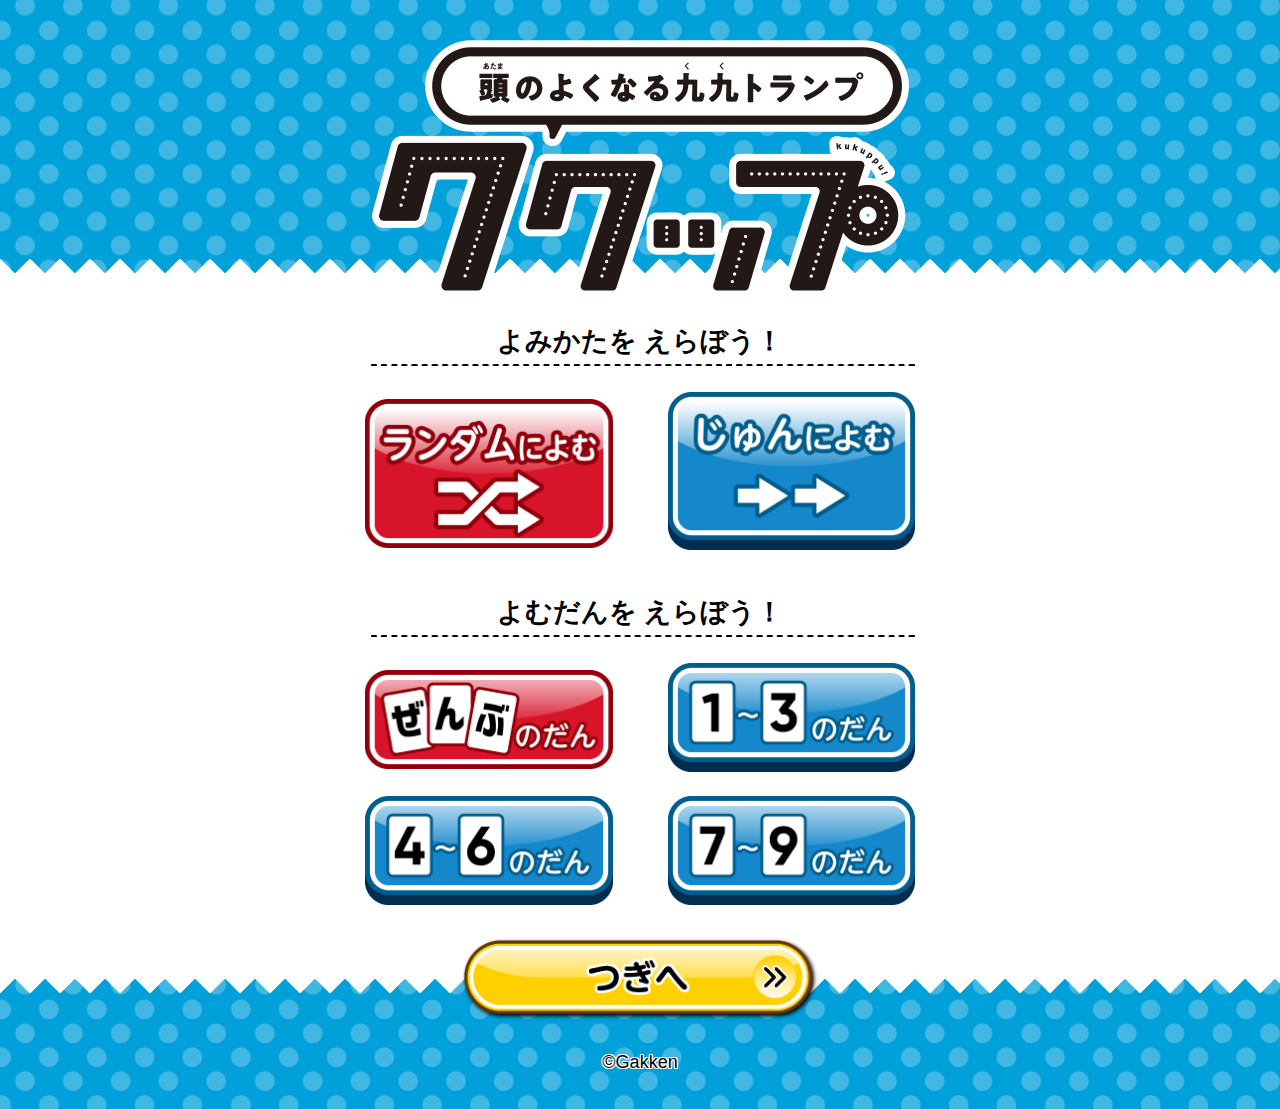
==== index.html @ dc19efb6 "first commit" ====
<!DOCTYPE html>
<html lang="ja">
<head>
	<meta charset="UTF-8">
	<meta http-equiv="X-UA-Compatible" content="IE=edge,chrome=1">
	<meta name="viewport" content="width=device-width, initial-scale=1.0">
	<title>頭のよくなる九九トランプ ククップ</title>
	<link rel="stylesheet" href="./css/common.css">
	<link rel="stylesheet" href="./css/top.css">
	<script src="js/jquery-3.6.0.min.js"></script>
</head>
<body>
	<header class="header-top">
		<h1 class="logo-top"><img src="./img/logo.png" alt="頭のよくなる九九トランプ ククップ"></h1>
	</header>

	<div class="container">
		<section class="config_sec">
			<h2>よみかたを えらぼう！</h2>
			<ul class="btn_column2">
				<li class="btn btn_sort btn_active01" id="read_random"><img src="./img/btn-random.png" alt="ランダムによむ"></li>
				<li class="btn btn_sort" id="read_all"><img src="./img/btn-asc.png" alt="じゅんによむ"></li>
			</ul>

			<h2>よむだんを えらぼう！</h2>
			<ul class="btn_column2">
				<li class="btn btn_step btn_active02" id="step_all"><img src="./img/step-all.png" alt="ぜんぶのだん"></li>
				<li class="btn btn_step" id="step_1-3"><img src="./img/step-13.png" alt="１〜３の段"></li>
				<li class="btn btn_step" id="step_4-6"><img src="./img/step-46.png" alt="４〜６の段"></li>
				<li class="btn btn_step" id="step_7-9"><img src="./img/step-79.png" alt="７〜９の段"></li>
			</ul>
			<div class="btn_next" id="link_audio"><img src="./img/btn-next.png" alt="次へ"></div>
		</section>
	</div>
	
	<footer class="footer-top">
		<p>©︎Gakken</p>
	</footer>
	<script src="js/top.js"></script>
</body>
</html>
---- css/common.css ----
body {
    margin: 0;
    height: 100vh;
    font-family: 'Hiragino Kaku Gothic ProN','ヒラギノ角ゴ ProN W3','ヒラギノ角ゴ StdN','Hiragino Kaku Gothic StdN','Hiragino Kaku Gothic ProN','ヒラギノ角ゴ ProN W3','メイリオ', Meiryo,sans-serif;

}
/****************************
font
****************************/
h1 {
    margin: 0;
}
h2 {
    font-size: 1.7em;
    margin: 30px 0 15px;
    font-family: 'Hiragino Kaku Gothic ProN','ヒラギノ角ゴ ProN W3','ヒラギノ角ゴ StdN','Hiragino Kaku Gothic StdN','Hiragino Kaku Gothic ProN','ヒラギノ角ゴ ProN W3','メイリオ', Meiryo,sans-serif;
}
h3 {
    font-size: 1.7em;
    margin: 30px 0 5px;
    font-family: 'Hiragino Kaku Gothic ProN','ヒラギノ角ゴ ProN W3','ヒラギノ角ゴ StdN','Hiragino Kaku Gothic StdN','Hiragino Kaku Gothic ProN','ヒラギノ角ゴ ProN W3','メイリオ', Meiryo,sans-serif;
}
a {
    text-decoration: none;
    color: #000;
}

/****************************
ヘッダー
****************************/
header {
    width: 100%;
    height: 36vw;
    max-height: 273px;
    background-image: url(../img/background02.png);
    background-repeat: no-repeat;
    background-size: cover;
    position: relative;
}
header::after{
    content: "";
    position: absolute;
    background: -o-linear-gradient(45deg, #fff 50%, transparent 52%),
        -o-linear-gradient(135deg, #fff 50%, transparent 52%);
    background: linear-gradient(45deg, #fff 50%, transparent 52%),
        linear-gradient(315deg, #fff 50%, transparent 52%);
    background-size: 30px 30px;
    height: 14px;
    width: 100%;
    bottom: 0;
}

/****************************
フッター
****************************/
footer {
    width: 100%;
    height: 17vw;
    max-height: 130px;
    background-image: url(../img/background02.png);
    background-repeat: no-repeat;
    background-size: cover;
    position: relative;
}
footer::before{
    content: "";
    position: absolute;
    background: -o-linear-gradient(45deg, #fff 50%, transparent 52%),
        -o-linear-gradient(135deg, #fff 50%, transparent 52%);
    background: linear-gradient(45deg, #fff 50%, transparent 52%),
        linear-gradient(315deg, #fff 50%, transparent 52%);
    -webkit-transform: scale(1, -1);
        -ms-transform: scale(1, -1);
            transform: scale(1, -1);
    background-size: 30px 30px;
    height: 14px;
    width: 100%;
    top: 0;
}
footer p {
    position: absolute;
    top: 50%;
    left: 50%;
    -ms-transform: translateY(-50%) translateX(-50%);
        transform: translateY(-50%) translateX(-50%);
    -webkit-transform: translateY(-50%) translateX(-50%);
    color: #000;
    font-size: 18px;
    text-shadow:1px 1px 0 #FFF, -1px -1px 0 #FFF,
              -1px 1px 0 #FFF, 1px -1px 0 #FFF,
              0px 1px 0 #FFF,  0-1px 0 #FFF,
              -1px 0 0 #FFF, 1px 0 0 #FFF;
}
@media screen and (max-width: 750px) {
    footer p {
        font-size: 14px;
    }
}

/****************************
コンテナ・画面幅
****************************/
.container {
    width: 90%;
    max-width: 550px;
    margin: 0 auto;
}
.container header,
.container section {
    text-align: center;
}
ul {
    -webkit-padding-start: 0;
            padding-inline-start: 0;
}
li {
    list-style-type: none;
}
.dsp_none {
    display: none;
}
.hidden {
    visibility: hidden;
}
.text_center {
    text-align: center;
}

/****************************
2カラムボタン
****************************/
.btn_column2 {
    display: -webkit-box;
    display: -ms-flexbox;
    display: flex;
        -ms-flex-wrap: wrap;
            flex-wrap: wrap;
    -webkit-box-pack: justify;
        -ms-flex-pack: justify;
            justify-content: space-between;
}
.btn_column2 li {
    width: 45%;
    max-width: 250px;
    padding: 10px 0;
}
.btn_column2 li img {
    width: 100%;
}
.btn_column2 li:hover img {
    visibility: hidden;
}

/****************************
設定セクション
****************************/
.config_sec {
    margin-top: 50px;
}
/* 次へボタン */
.btn_next {
    width: 48vw;
    max-width: 360px;
    margin: 60px auto 0;
    position: relative;
    z-index: 1000;
}
.btn_next img {
    width: 100%;
    height: auto;
    position: absolute;
    top: 50%;
    left: 50%;
    -ms-transform: translateY(-50%) translateX(-50%);
        transform: translateY(-50%) translateX(-50%);
    -webkit-transform: translateY(-50%) translateX(-50%);
}
---- css/top.css ----
/****************************
フォント
****************************/
h2::after {
    content: '';
    display: block;
    width: 100%;
    height: 2px;
    margin-top: 5px;
    background-image: url(../img/dashed.png);
    background-repeat: no-repeat;
    background-size: cover;
}

/****************************
ヘッダー
****************************/
.logo-top {
    width: 100%;
    text-align: center;
    position: absolute;
    top: 40px;
    z-index: 1000;
}
.logo-top img {
    width: 72vw;
    max-width: 537px;
    height: auto;
}

@media screen and (max-width: 750px) {
    .logo-top {
        top: 22px;
    }
}

/****************************
よみかたをえらぼうボタン
****************************/
.btn_sort img {
    width: 100%;
}
.btn_sort:hover {
    display: block;
}
/* ランダム・ホバー */
#read_random.btn_sort:hover {
    background: url(../img/btn-random_hov.png) center no-repeat;
    background-size: contain;
}
/* ランダム・選択時 */
#read_random.btn_active01 {
    background: url(../img/btn-random_select.png) center no-repeat;
    background-size: contain;
}
#read_random.btn_active01:hover {
    background: url(../img/btn-random_select.png) center no-repeat;
    background-size: contain;
}
#read_random.btn_active01 img {
    visibility: hidden;
}
/* 順番・ホバー */
#read_all.btn_sort:hover {
    background: url(../img/btn-asc_hov.png) center no-repeat;
    background-size: contain;
}
/* 順番・選択時 */
#read_all.btn_active01 {
    background: url(../img/btn-asc_select.png) center no-repeat;
    background-size: contain;
}
#read_all.btn_active01:hover {
    background: url(../img/btn-asc_select.png) center no-repeat;
    background-size: contain;
}
#read_all.btn_active01 img {
    visibility: hidden;
}

/****************************
よむだんをえらぼうボタン
****************************/
/* ぜんぶ・ホバー */
#step_all.btn_step:hover {
    background: url(../img/step-all_hov.png) center no-repeat;
    background-size: contain;
}
/* ぜんぶ・選択時 */
#step_all.btn_active02 {
    background: url(../img/step-all_select.png) center no-repeat;
    background-size: contain;
}
#step_all.btn_active02:hover {
    background: url(../img/step-all_select.png) center no-repeat;
    background-size: contain;
}
#step_all.btn_active02 img {
    visibility: hidden;
}
/* 1-3・ホバー */
#step_1-3.btn_step:hover {
    background: url(../img/step-13_hov.png) center no-repeat;
    background-size: contain;
}
/* 1-3・選択時 */
#step_1-3.btn_active02 {
    background: url(../img/step-13_select.png) center no-repeat;
    background-size: contain;
}
#step_1-3.btn_active02:hover {
    background: url(../img/step-13_select.png) center no-repeat;
    background-size: contain;
}
#step_1-3.btn_active02 img {
    visibility: hidden;
}
/* 4-6・ホバー */
#step_4-6.btn_step:hover {
    background: url(../img/step-46_hov.png) center no-repeat;
    background-size: contain;
}
/* 4-6・選択時 */
#step_4-6.btn_active02 {
    background: url(../img/step-46_select.png) center no-repeat;
    background-size: contain;
}
#step_4-6.btn_active02:hover {
    background: url(../img/step-46_select.png) center no-repeat;
    background-size: contain;
}
#step_4-6.btn_active02 img {
    visibility: hidden;
}
/* 7-9・ホバー */
#step_7-9.btn_step:hover {
    background: url(../img/step-79_hov.png) center no-repeat;
    background-size: contain;
}
/* 7-9・選択時 */
#step_7-9.btn_active02 {
    background: url(../img/step-79_select.png) center no-repeat;
    background-size: contain;
}
#step_7-9.btn_active02:hover {
    background: url(../img/step-79_select.png) center no-repeat;
    background-size: contain;
}
#step_7-9.btn_active02 img {
    visibility: hidden;
}
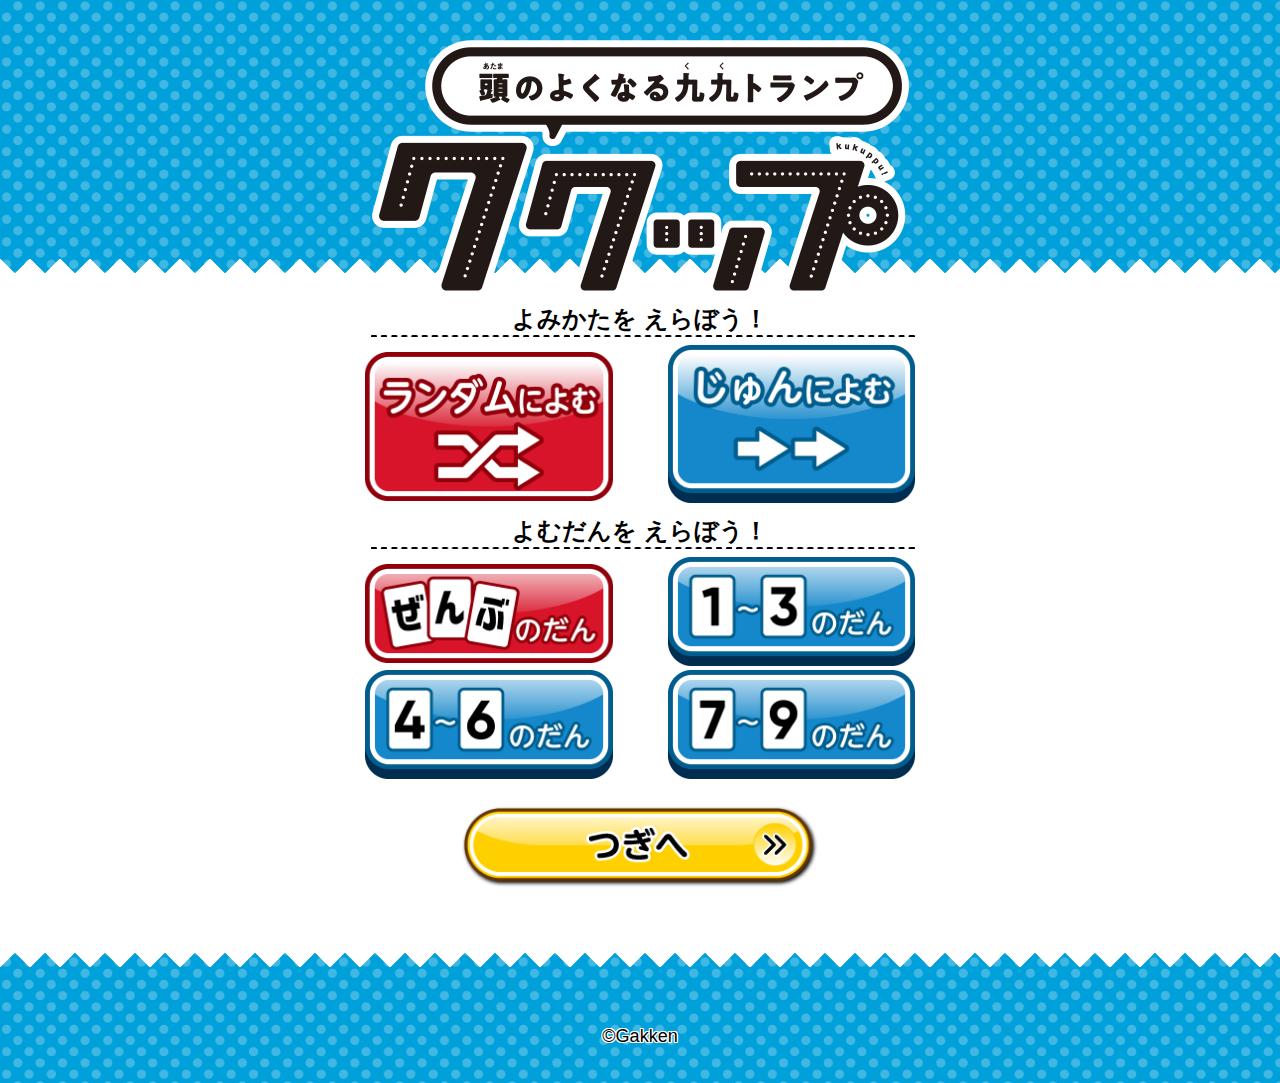
==== commit 2b30aa9b: "画面レイアウト・レスポンシブ対応の修正" ====
--- a/index.html
+++ b/index.html
@@ -5,8 +5,8 @@
 	<meta http-equiv="X-UA-Compatible" content="IE=edge,chrome=1">
 	<meta name="viewport" content="width=device-width, initial-scale=1.0">
 	<title>頭のよくなる九九トランプ ククップ</title>
-	<link rel="stylesheet" href="./css/common.css">
-	<link rel="stylesheet" href="./css/top.css">
+	<link rel="stylesheet" href="./css/common.css?v=20211116">
+	<link rel="stylesheet" href="./css/top.css?v=20211116">
 	<script src="js/jquery-3.6.0.min.js"></script>
 </head>
 <body>
@@ -14,23 +14,25 @@
 		<h1 class="logo-top"><img src="./img/logo.png" alt="頭のよくなる九九トランプ ククップ"></h1>
 	</header>
 
-	<div class="container">
-		<section class="config_sec">
-			<h2>よみかたを えらぼう！</h2>
-			<ul class="btn_column2">
-				<li class="btn btn_sort btn_active01" id="read_random"><img src="./img/btn-random.png" alt="ランダムによむ"></li>
-				<li class="btn btn_sort" id="read_all"><img src="./img/btn-asc.png" alt="じゅんによむ"></li>
-			</ul>
-
-			<h2>よむだんを えらぼう！</h2>
-			<ul class="btn_column2">
-				<li class="btn btn_step btn_active02" id="step_all"><img src="./img/step-all.png" alt="ぜんぶのだん"></li>
-				<li class="btn btn_step" id="step_1-3"><img src="./img/step-13.png" alt="１〜３の段"></li>
-				<li class="btn btn_step" id="step_4-6"><img src="./img/step-46.png" alt="４〜６の段"></li>
-				<li class="btn btn_step" id="step_7-9"><img src="./img/step-79.png" alt="７〜９の段"></li>
-			</ul>
-			<div class="btn_next" id="link_audio"><img src="./img/btn-next.png" alt="次へ"></div>
-		</section>
+	<div class="wrap">
+		<div class="container">
+			<section class="config_sec">
+				<h2>よみかたを えらぼう！</h2>
+				<ul class="btn_column2">
+					<li class="btn btn_sort btn_active01" id="read_random"><img src="./img/btn-random.png" alt="ランダムによむ"></li>
+					<li class="btn btn_sort" id="read_all"><img src="./img/btn-asc.png" alt="じゅんによむ"></li>
+				</ul>
+	
+				<h2>よむだんを えらぼう！</h2>
+				<ul class="btn_column2">
+					<li class="btn btn_step btn_active02" id="step_all"><img src="./img/step-all.png" alt="ぜんぶのだん"></li>
+					<li class="btn btn_step" id="step_1-3"><img src="./img/step-13.png" alt="１〜３の段"></li>
+					<li class="btn btn_step" id="step_4-6"><img src="./img/step-46.png" alt="４〜６の段"></li>
+					<li class="btn btn_step" id="step_7-9"><img src="./img/step-79.png" alt="７〜９の段"></li>
+				</ul>
+				<div class="btn_next" id="link_audio"><img src="./img/btn-next.png" alt="次へ"></div>
+			</section>
+		</div>
 	</div>
 	
 	<footer class="footer-top">
--- a/css/common.css
+++ b/css/common.css
@@ -1,8 +1,10 @@
+@charset "UTF-8";
 body {
     margin: 0;
     height: 100vh;
     font-family: 'Hiragino Kaku Gothic ProN','ヒラギノ角ゴ ProN W3','ヒラギノ角ゴ StdN','Hiragino Kaku Gothic StdN','Hiragino Kaku Gothic ProN','ヒラギノ角ゴ ProN W3','メイリオ', Meiryo,sans-serif;
-
+    background-image: url(../img/background02.png);
+    background-size: contain;
 }
 /****************************
 font
@@ -11,13 +13,13 @@
     margin: 0;
 }
 h2 {
-    font-size: 1.7em;
-    margin: 30px 0 15px;
+    font-size: 1.5em;
+    margin: 0;
     font-family: 'Hiragino Kaku Gothic ProN','ヒラギノ角ゴ ProN W3','ヒラギノ角ゴ StdN','Hiragino Kaku Gothic StdN','Hiragino Kaku Gothic ProN','ヒラギノ角ゴ ProN W3','メイリオ', Meiryo,sans-serif;
 }
 h3 {
-    font-size: 1.7em;
-    margin: 30px 0 5px;
+    font-size: 1.5em;
+    margin: 15px 0 0;
     font-family: 'Hiragino Kaku Gothic ProN','ヒラギノ角ゴ ProN W3','ヒラギノ角ゴ StdN','Hiragino Kaku Gothic StdN','Hiragino Kaku Gothic ProN','ヒラギノ角ゴ ProN W3','メイリオ', Meiryo,sans-serif;
 }
 a {
@@ -32,9 +34,6 @@
     width: 100%;
     height: 36vw;
     max-height: 273px;
-    background-image: url(../img/background02.png);
-    background-repeat: no-repeat;
-    background-size: cover;
     position: relative;
 }
 header::after{
@@ -57,9 +56,6 @@
     width: 100%;
     height: 17vw;
     max-height: 130px;
-    background-image: url(../img/background02.png);
-    background-repeat: no-repeat;
-    background-size: cover;
     position: relative;
 }
 footer::before{
@@ -100,10 +96,15 @@
 /****************************
 コンテナ・画面幅
 ****************************/
+.wrap {
+    background-color: #fff;
+}
 .container {
-    width: 90%;
+    width: 80%;
     max-width: 550px;
+    height: 650px;
     margin: 0 auto;
+    padding: 15px 0;
 }
 .container header,
 .container section {
@@ -125,6 +126,11 @@
 .text_center {
     text-align: center;
 }
+@media screen and (max-width: 480px) {
+    .container {
+        height: 450px;
+    }
+}
 
 /****************************
 2カラムボタン
@@ -138,11 +144,11 @@
     -webkit-box-pack: justify;
         -ms-flex-pack: justify;
             justify-content: space-between;
+    margin: 8px 0;
 }
 .btn_column2 li {
     width: 45%;
     max-width: 250px;
-    padding: 10px 0;
 }
 .btn_column2 li img {
     width: 100%;
@@ -155,13 +161,15 @@
 設定セクション
 ****************************/
 .config_sec {
-    margin-top: 50px;
+    margin-top: 15px;
 }
 /* 次へボタン */
 .btn_next {
     width: 48vw;
     max-width: 360px;
-    margin: 60px auto 0;
+    height: 86px;
+    margin: 0 auto;
+    padding: 10px 0 15px;
     position: relative;
     z-index: 1000;
 }
@@ -174,4 +182,9 @@
     -ms-transform: translateY(-50%) translateX(-50%);
         transform: translateY(-50%) translateX(-50%);
     -webkit-transform: translateY(-50%) translateX(-50%);
+}
+@media screen and (max-width: 480px) {
+    .btn_next {
+        height: 43px;
+    }
 }--- a/css/top.css
+++ b/css/top.css
@@ -1,3 +1,4 @@
+@charset "UTF-8";
 /****************************
 フォント
 ****************************/
@@ -6,7 +7,6 @@
     display: block;
     width: 100%;
     height: 2px;
-    margin-top: 5px;
     background-image: url(../img/dashed.png);
     background-repeat: no-repeat;
     background-size: cover;
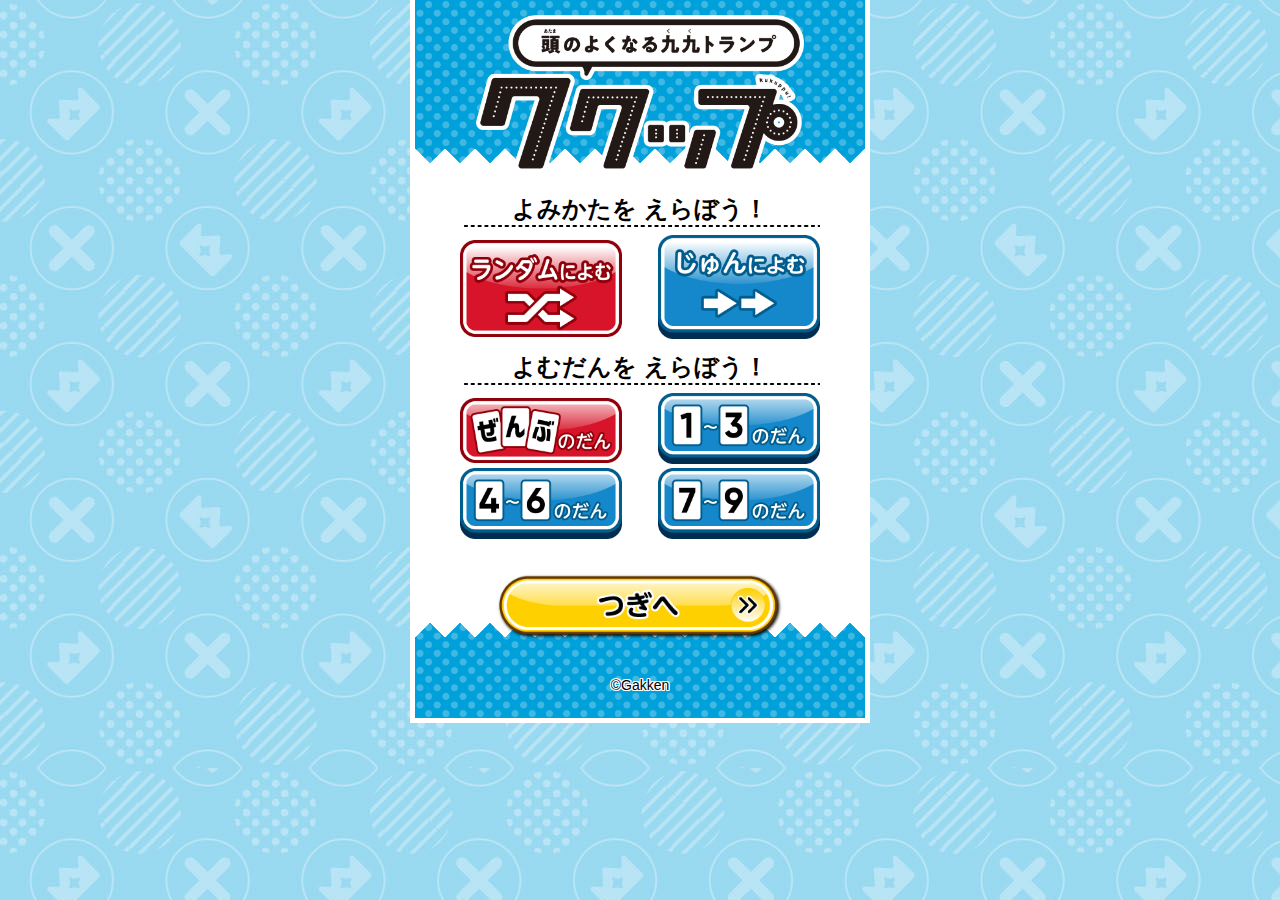
==== commit e94df063: "音声URLの取得元をJSONに変更・その他動作・デザインの修正" ====
--- a/index.html
+++ b/index.html
@@ -5,8 +5,8 @@
 	<meta http-equiv="X-UA-Compatible" content="IE=edge,chrome=1">
 	<meta name="viewport" content="width=device-width, initial-scale=1.0">
 	<title>頭のよくなる九九トランプ ククップ</title>
-	<link rel="stylesheet" href="./css/common.css?v=20211116">
-	<link rel="stylesheet" href="./css/top.css?v=20211116">
+	<link rel="stylesheet" href="./css/common.css?v=20211129">
+	<link rel="stylesheet" href="./css/top.css?v=20211129">
 	<script src="js/jquery-3.6.0.min.js"></script>
 </head>
 <body>
--- a/css/common.css
+++ b/css/common.css
@@ -1,10 +1,22 @@
 @charset "UTF-8";
 body {
-    margin: 0;
-    height: 100vh;
+    max-width: 450px;
+    margin: 0 auto;
+    border-left: solid 5px #fff;
+    border-right: solid 5px #fff;
+    border-bottom: solid 5px #fff;
     font-family: 'Hiragino Kaku Gothic ProN','ヒラギノ角ゴ ProN W3','ヒラギノ角ゴ StdN','Hiragino Kaku Gothic StdN','Hiragino Kaku Gothic ProN','ヒラギノ角ゴ ProN W3','メイリオ', Meiryo,sans-serif;
-    background-image: url(../img/background02.png);
-    background-size: contain;
+    background-image: url(../img/background_pc.jpg);
+}
+@media screen and (max-width: 480px) {
+    body {
+        max-width: 100%;
+        border-left: none;
+        border-right: none;
+        border-bottom: none;
+        background-image: url(../img/background.png);
+        background-size: contain;
+    }
 }
 /****************************
 font
@@ -13,14 +25,15 @@
     margin: 0;
 }
 h2 {
-    font-size: 1.5em;
+    font-size: 24px;
     margin: 0;
     font-family: 'Hiragino Kaku Gothic ProN','ヒラギノ角ゴ ProN W3','ヒラギノ角ゴ StdN','Hiragino Kaku Gothic StdN','Hiragino Kaku Gothic ProN','ヒラギノ角ゴ ProN W3','メイリオ', Meiryo,sans-serif;
 }
 h3 {
-    font-size: 1.5em;
-    margin: 15px 0 0;
+    font-size: 24px;
+    margin: 15px 0 5px;
     font-family: 'Hiragino Kaku Gothic ProN','ヒラギノ角ゴ ProN W3','ヒラギノ角ゴ StdN','Hiragino Kaku Gothic StdN','Hiragino Kaku Gothic ProN','ヒラギノ角ゴ ProN W3','メイリオ', Meiryo,sans-serif;
+    line-height: 24px;
 }
 a {
     text-decoration: none;
@@ -35,6 +48,8 @@
     height: 36vw;
     max-height: 273px;
     position: relative;
+    background: url(../img/background.png);
+    background-size: cover;
 }
 header::after{
     content: "";
@@ -54,9 +69,10 @@
 ****************************/
 footer {
     width: 100%;
-    height: 17vw;
-    max-height: 130px;
+    height: 95px;
     position: relative;
+    background: url(../img/background.png);
+    background-size: cover;
 }
 footer::before{
     content: "";
@@ -81,15 +97,16 @@
         transform: translateY(-50%) translateX(-50%);
     -webkit-transform: translateY(-50%) translateX(-50%);
     color: #000;
-    font-size: 18px;
+    font-size: 14px;
     text-shadow:1px 1px 0 #FFF, -1px -1px 0 #FFF,
               -1px 1px 0 #FFF, 1px -1px 0 #FFF,
               0px 1px 0 #FFF,  0-1px 0 #FFF,
               -1px 0 0 #FFF, 1px 0 0 #FFF;
 }
-@media screen and (max-width: 750px) {
-    footer p {
-        font-size: 14px;
+@media screen and (max-width: 480px) {
+    footer {
+        height: 72px;
+        background: none;
     }
 }
 
@@ -102,7 +119,7 @@
 .container {
     width: 80%;
     max-width: 550px;
-    height: 650px;
+    height: 430px;
     margin: 0 auto;
     padding: 15px 0;
 }
@@ -128,7 +145,7 @@
 }
 @media screen and (max-width: 480px) {
     .container {
-        height: 450px;
+        height: 365px;
     }
 }
 
@@ -165,8 +182,7 @@
 }
 /* 次へボタン */
 .btn_next {
-    width: 48vw;
-    max-width: 360px;
+    width: 80%;
     height: 86px;
     margin: 0 auto;
     padding: 10px 0 15px;
--- a/css/top.css
+++ b/css/top.css
@@ -15,22 +15,24 @@
 /****************************
 ヘッダー
 ****************************/
+header {
+    height: 163px;
+}
 .logo-top {
     width: 100%;
     text-align: center;
     position: absolute;
-    top: 40px;
+    top: 15px;
     z-index: 1000;
 }
 .logo-top img {
     width: 72vw;
-    max-width: 537px;
+    max-width: 328px;
     height: auto;
 }
-
-@media screen and (max-width: 750px) {
-    .logo-top {
-        top: 22px;
+@media screen and (max-width: 480px) {
+    header {
+        height: 138px;
     }
 }
 
